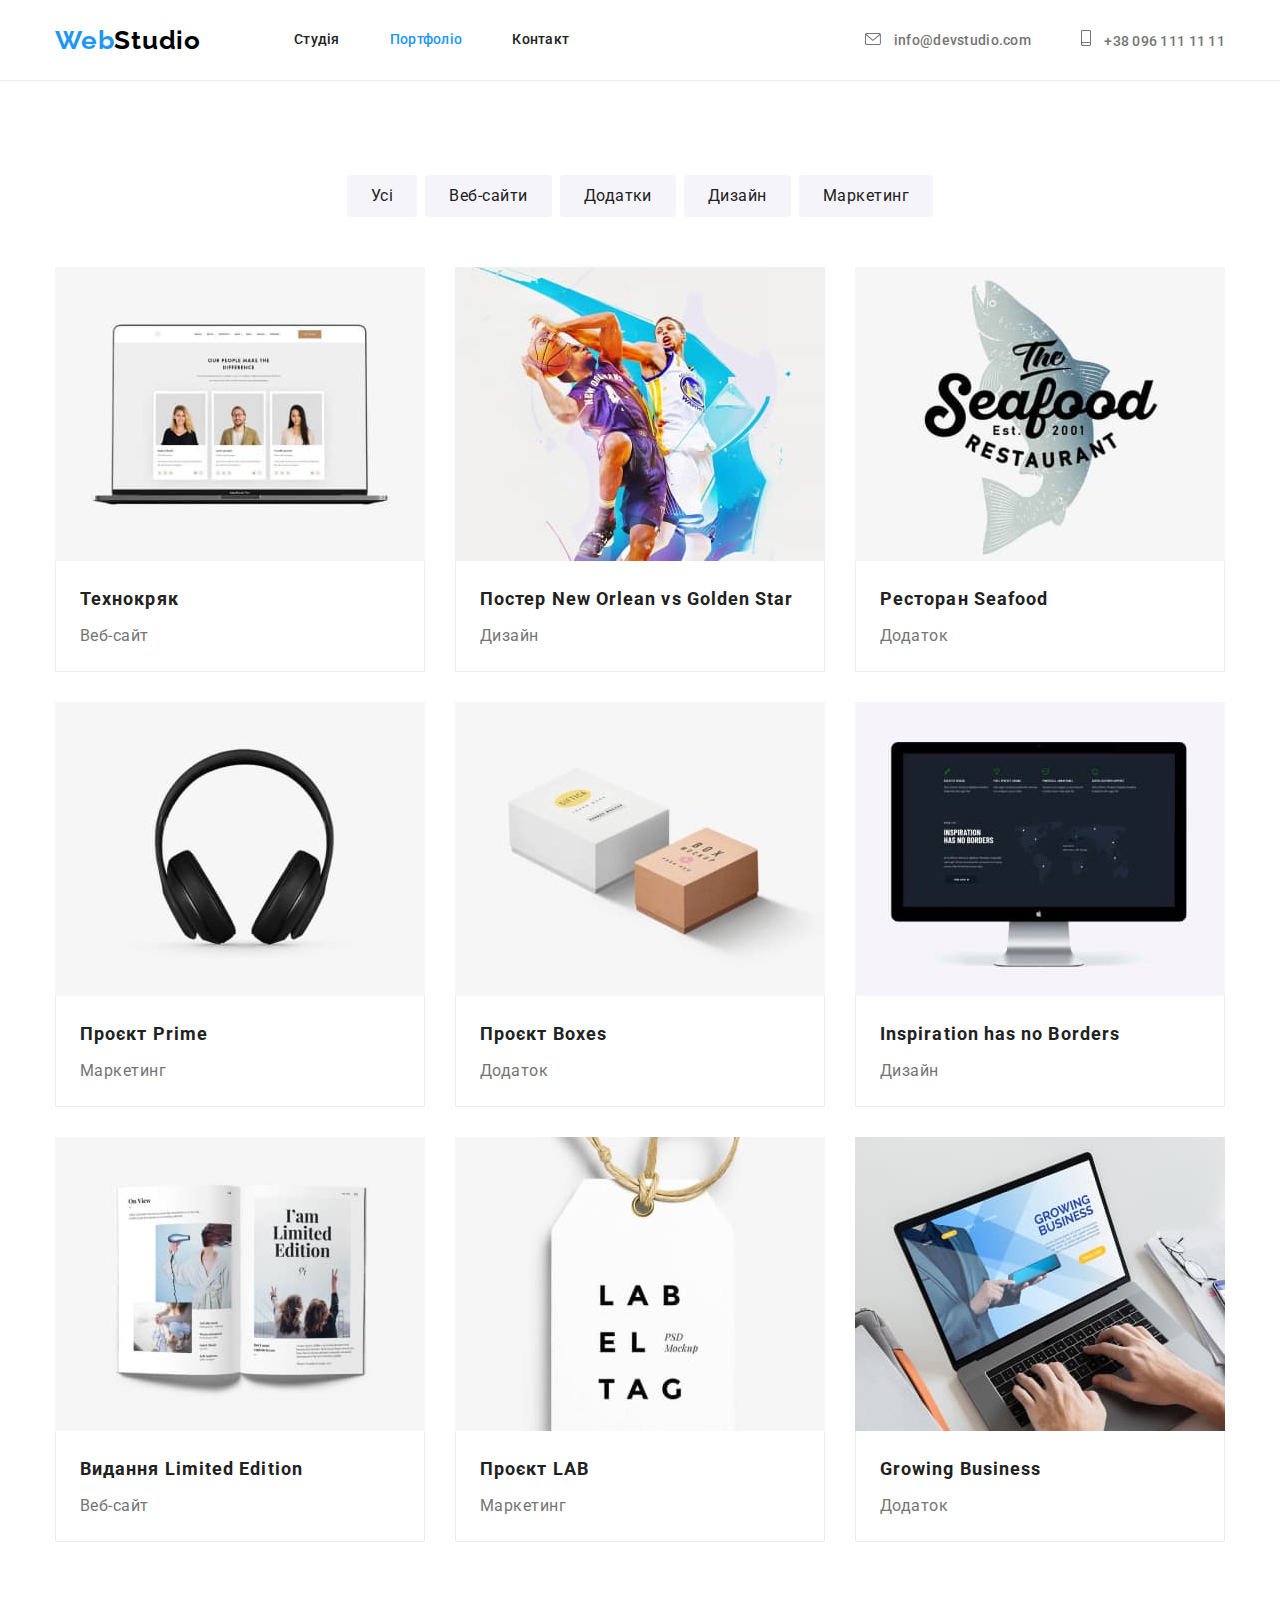
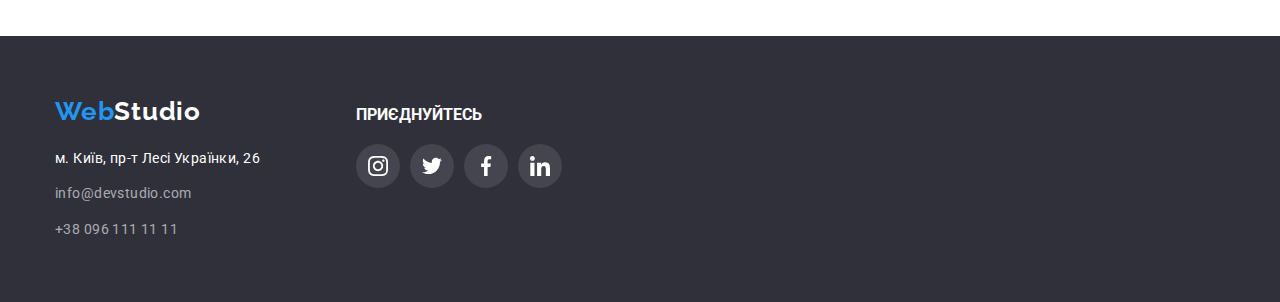
==== portfolio.html @ b42cfc74 "created new repository" ====
<!DOCTYPE html>
<html lang="uk">
  <head>
    <meta charset="UTF-8">
    <meta http-equiv="X-UA-Compatible" content="IE=edge">
    <meta name="viewport" content="width=device-width, initial-scale=1.0">
    <title>Document</title>
    <link rel="stylesheet" href="https://cdnjs.cloudflare.com/ajax/libs/modern-normalize/1.1.0/modern-normalize.min.css">
    <link href="https://fonts.googleapis.com/css2?family=Raleway:wght@700&family=Roboto:wght@400;500;700;900&display=swap" rel="stylesheet">
    <link rel="stylesheet" href="./css/styles.css">
</head>
  <body>
    <header class="header">
      <div class="container header-page">
        <nav class="navigation">
          <a class="logo header-logo" href="">Web<span class="logo-span">Studio</span></a>
          <ul class="nav-list list">
            <li class="head-item"><a class="nav-list-item link" href="./index.html">Студія</a></li>
            <li class="head-item"><a class="nav-list-item link current" href="">Портфоліо</a></li>
            <li><a class="nav-list-item link" href="">Контакт</a></li>
          </ul>
        </nav>

    <!--Contacts-->
    <ul class="list contact-list">
      <li class="head-item">
        <a class="contact-mail link" href="mailto:info@devstudio.com">
          <svg class="contact-list-icon envelope" width="16" height="12">
            <use href="./images/svg/sprite.svg#icon-envelope"></use>
          </svg>
          info@devstudio.com</a>
      </li>
      <li>
        <a class="contact-number link" href="tel:+380961111111">
          <svg class="contact-list-icon smartphone" width="10" height="16">
            <use href="./images/svg/sprite.svg#icon-smartphone"></use>
          </svg>
          +38 096 111 11 11</a>
      </li>
    </ul>
      </div>
    </header>

    <main>
    <section class="section">
      <div class="container">
        <h1 class="visually-hidden">Portfolio</h1>
        <h2 class="visually-hidden"> Portfolio filter</h2>

      <ul class="list list-flex filter-list">
        <li class="filter-list-item">
          <button class="btn-filter"type="button">Усі</button>
        </li>
        <li class="filter-list-item">
          <button class="btn-filter"type="button">Веб-сайти</button>
        </li>
        <li class="filter-list-item">
          <button class="btn-filter"type="button">Додатки</button>
        </li>
        <li class="filter-list-item">
          <button class="btn-filter"type="button">Дизайн</button>
        </li>
        <li class="filter-list-item">
          <button class="btn-filter"type="button"                                                                                                                                                                                                                                                                                           >Маркетинг</button>
        </li>
      </ul>

      <h2 class="visually-hidden">Potrfolio menu</h2>

        <ul class="list list-flex portfolio-list">
          <li class="portfolio-list-item">
            <a class="link" href="">
              <img src="./images/Technokriak.jpg" width="370" alt="Технокряк">
              <div class="portfolio-desc">
                <h3 class="desc-title">Технокряк</h3>
                <p class="desc-title-text">Веб-сайт</p>
              </div>
            </a>
          </li>
          <li class="portfolio-list-item">
            <a class="link" href="">
              <img src="./images/Poster.jpg" width="370" alt="Постер  New Orlean vs Golden Star">
              <div class="portfolio-desc">
                <h3 class="desc-title">Постер New Orlean vs Golden Star</h3>
                <p class="desc-title-text">Дизайн</p>
              </div>
            </a>
          </li>
          <li class="portfolio-list-item">
            <a class="link" href="">
              <img src="./images/Restaurant.jpg" width="370" alt="Ресторан Seafood">
              <div class="portfolio-desc">
                <h3 class="desc-title">Ресторан Seafood</h3>
                <p class="desc-title-text">Додаток</p>
              </div>
            </a>
          </li>
          <li class="portfolio-list-item">
            <a class="link" href="">
              <img src="./images/Project-prime.jpg" width="370" alt="Проєкт Prime">
              <div class="portfolio-desc">
                <h3 class="desc-title">Проєкт Prime</h3>
                <p class="desc-title-text">Маркетинг</p>
              </div>
            </a>
          </li>
          <li class="portfolio-list-item">
            <a class="link" href="">
              <img src="./images/Project-boxes.jpg" width="370" alt="Проєкт Boxes">
              <div class="portfolio-desc">
                <h3 class="desc-title">Проєкт Boxes</h3>
                <p class="desc-title-text">Додаток</p>
              </div>
            </a>
          </li>
          <li class="portfolio-list-item">
            <a class="link" href="">
              <img src="./images/Inspiration.jpg" width="370" alt="Inspiration has no Borders">
              <div class="portfolio-desc">
                <h3 class="desc-title">Inspiration has no Borders</h3>
                <p class="desc-title-text">Дизайн</p>
              </div>
            </a>
          </li>
          <li class="portfolio-list-item">
            <a class="link" href="">
              <img src="./images/Limited-edition.jpg" width="370" alt="Видання Limited Edition">
              <div class="portfolio-desc">
                <h3 class="desc-title">Видання Limited Edition</h3>
                <p class="desc-title-text">Веб-сайт</p>
              </div>
            </a>
          </li>
          <li class="portfolio-list-item">
            <a class="link" href="">
              <img src="./images/Project-LAB.jpg" width="370" alt="Проєкт LAB">
              <div class="portfolio-desc">
                <h3 class="desc-title">Проєкт LAB</h3>
                <p class="desc-title-text">Маркетинг</p>
              </div>
            </a>
          </li>
          <li class="portfolio-list-item">
            <a class="link" href="">
              <img src="./images/Growing-business.jpg" width="370" alt="Growing Business">
              <div class="portfolio-desc">
                <h3 class="desc-title">Growing Business</h3>
                <p class="desc-title-text">Додаток</p>
              </div>
            </a>
          </li>
        </ul>
      </div>
    </section>
    </main>

    <footer class="footer">
      <div class="container footer-container">
        <div class="footer-contact">
          <a class="logo logo-footer" href="">Web<span class="logo-span">Studio</span></a>
           <address class="contact-box">
            <ul class="list">
              <li class="footer-list-item">
                <a class="address link" href="https://goo.gl/maps/rPGG4V1VkysSoRD67" target="_blank" rel="noopener noreferrer">м. Київ, пр-т Лесі Українки, 26</a>
              </li>
              <li class="footer-list-item">
                <a class="footer-mail link" href="mailto:info@devstudio.com">info@devstudio.com</a>
              </li>
              <li>
                <a class="footer-number link" href="tel:+380961111111">+38 096 111 11 11</a>
              </li>
            </ul>
          </address>
        </div>
          <div class="join">
            <h3 class="desc-title-footer">ПРИЄДНУЙТЕСЬ</h3>
          <ul class="social-list-footer list">
            <li class="social-list-item-footer">
              <a class="social-list-link-footer" href="">
                <svg class="social-list-icon-footer" width="20" height="20">
                  <use href="./images/svg/sprite.svg#icon-instagram"></use>
                </svg>
              </a>
            </li>
            <li class="social-list-item-footer">
              <a class="social-list-link-footer" href="">
                <svg class="social-list-icon-footer" width="20" height="20">
                  <use href="./images/svg/sprite.svg#icon-twitter"></use>
                </svg>
              </a>
            </li>
            <li class="social-list-item-footer">
              <a class="social-list-link-footer" href="">
                <svg class="social-list-icon-footer" width="20" height="20">
                  <use href="./images/svg/sprite.svg#icon-facebook"></use>
                </svg>
              </a>
            </li>
            <li class="social-list-item-footer">
              <a class="social-list-link-footer" href="">
                <svg class="social-list-icon-footer" width="20" height="20">
                  <use href="./images/svg/sprite.svg#icon-linkedin"></use>
                </svg>
              </a>
            </li>
          </ul>
          </div>
      </div>
    </footer>
  </body>
</html>
---- css/styles.css ----
.list {
    list-style: none;
}
.link {
    text-decoration: none;
}
.logo {
    text-decoration: none;
}

h1, h2, h3, h4, p {
    margin-top: 0;
    margin-bottom: 0;
}

ul {
    margin-top: 0;
    margin-bottom: 0;
    padding-left: 0;
}

img {
    display: block;
}

:root {
    --primary-text-color: #212121;
    --secondary-text-color: #757575;
    --dark-theme-text-color: #FFFFFF;
    --accent-color:#2196F3;
}
body {
    background-color: var(--dark-theme-text-color);
    font-family: "Roboto", sans-serif;
    color: var(--primary-text-color);
    font-weight: 500;
    font-size: 14px;
}

.container {
    width: 1200px;
    padding-left: 15px;
    padding-right: 15px;
    margin: 0 auto;
}

/* Header start */

.logo {
    font-family: 'Raleway';
    font-weight: 700;
    font-size: 26px;
    line-height: 1.19;
    color: #2196F3;
    letter-spacing: 0.03em;

}

.header-logo{
    margin-right: 93px;
}

.header .navigation .logo-span {
    font-family: 'Raleway';
    font-weight: 700;
    font-size: 26px;
    line-height: 1.19;
    color: #000000;
    letter-spacing: 0.03em;
}

.header {
    border-bottom: 1px solid #ECECEC;
}

.nav-list,
.navigation,    
.contact-list,
.header-page {
    display: flex;
    align-items: center;
}

.head-item {
    margin-right: 50px;
}

.nav-list-item {
    color: var(--primary-text-color);
    line-height: 1.14;
    letter-spacing: 0.02em;

    display: block;
    padding-top: 32px;
    padding-bottom: 32px;
}

.contact-list {
    margin-left: auto;
}


.nav-list-item:hover,
.nav-list-item:focus,
.contact-mail:hover,
.contact-mail:focus,
.contact-number:hover,
.contact-number:focus {
    color: var(--accent-color);
}

.current {
    color: var(--accent-color);
}

.contact-mail, .contact-number {
    color: var(--secondary-text-color);
    line-height: 1.14;
    letter-spacing: 0.02em;
}

.contact-list-icon {
    margin-right: 10px;
    fill: currentColor;
}


/* Header end */

/* Studio main start */

.visually-hidden {
    position: absolute;
    white-space: nowrap;
    width: 1px;
    height: 1px;
    overflow: hidden;
    border: 0;
    padding: 0;
    clip: rect(0 0 0 0);
    clip-path: inset(50%);
    margin: -1px;
}

.title {
    background-image: linear-gradient(rgba(47, 48, 58, 0.4), rgba(47, 48, 58, 0.4)), url("../images/bg.main.jpg");
    background-repeat: no-repeat;
    max-width: 1600px;
    margin: 0px auto;
    padding-top: 200px;
    padding-bottom: 200px;
    justify-content: center;
    background-color: #2F303A;
}


.main-title {
    color: var(--dark-theme-text-color);
    font-weight: 900;
    font-size: 44px;
    line-height: 1.36;
    text-align: center;
    letter-spacing: 0.06em;
    text-transform: uppercase;

    width: 700px;
    height: 120px;
    margin-bottom: 30px;
    margin-right: auto;
    margin-left: auto;
}

.button {
    color: var(--dark-theme-text-color);
    background-color: var(--accent-color);
    font-family: inherit;
    font-weight: 700;
    font-size: 16px;
    line-height: 1.87;
    display: flex;
    align-items: center;
    text-align: center;
    letter-spacing: 0.06em;

    min-width: 200px;
    border: 1px solid var(--accent-color);
    border-radius: 4px;
    justify-content: center;
    margin-right: auto;
    margin-left: auto;
    padding: 10px 24px;
}

.section {
    padding-top: 94px;
    padding-bottom: 94px;
}

.section-req{
    padding-top: 94px;
}

.list-flex {
    display: flex;
}

.req-list-item:not(:last-child) {
    margin-right: 30px;
}

.req-list-item {
    width: 270px;

}

.req-icon-box {
    display: flex;
    margin-bottom: 30px;
    background-color: #F5F4FA;
    align-items: center;
    justify-content: center;
    width: 270px;
    height: 120px;
}

.req-list-icon {
    display: block;
}

.img-list-item:not(:last-child) {
    margin-right: 30px;
}

.list>.desc-title {
    color: var(--primary-text-color);
    font-weight: 700;
    line-height: 1.14;
    font-size: 14px;
    text-transform: uppercase;
    letter-spacing: 0.03em;
}

.desc-title {
    margin-bottom: 10px;
}

.description {
    color: var(--secondary-text-color);
    font-weight: 400;
    line-height: 1.71;
    letter-spacing: 0.03em;
}

.section-title {
    color: var(--primary-text-color);
    font-weight: 700;
    font-size: 36px;
    line-height: 1.16;
    text-align: center;
    letter-spacing: 0.03em;

    margin-bottom: 50px;
}

.hero {
    background: #F5F4FA;
}

.hero-desc{
    padding: 30px;

}

.hero-list-item {
    background: #FFFFFF;
    box-shadow: 0px 1px 3px rgba(0, 0, 0, 0.12), 0px 1px 1px rgba(0, 0, 0, 0.14), 0px 2px 1px rgba(0, 0, 0, 0.2);
}

.hero-list-item:not(:last-child) {
    margin-right: 30px;
}

.hero-list-name {
    color: var(--primary-text-color);
    font-size: 16px;
    font-weight: 500;
    line-height: 1.18;
    text-align: center;
    letter-spacing: 0.03em;

    margin-bottom: 10px;
}

.hero-list-title {
    color: var(--secondary-text-color);
    font-weight: 400;
    font-size: 16px;
    line-height: 1.18;
    text-align: center;
    letter-spacing: 0.03em;
    margin-bottom: 16px;
}

.social-list-link {
    display: flex;
    align-items: center;
    justify-content: center;
    width: 44px;
    height: 44px;
    background-color: none;
    border-radius: 50%;
}

.social-list-item:not(:last-child) {
    margin-right: 10px;
}

.social-list {
    display: flex;
    align-items: center;
}

.social-list-icon {
    fill: #AFB1B8;
}


.social-list-link:hover,
.social-list-link:focus {
    background-color: var(--accent-color);
    fill: var(--dark-theme-text-color);
}

.client-list {
    display: flex;
}

.client-list-item {
    display: flex;
    width: 170px;
    height: 92px;
    align-items: center;
    justify-content: center;
    background-color: none;
    border: 1px solid #AFB1B8;
    border-radius: 4px;
}

.client-list-link {
    display: flex;
}

.client-list-item:not(:last-child) {
    margin-right: 30px;
}

.client-list-icon {
    fill: #AFB1B8;
}


.client-list-link:hover{
    border-color: var(--accent-color);
    fill: var(--accent-color);
}

/* Studio main end */

/* Portfolio main start */

.btn-filter {
    background-color: #F5F4FA;
    color: var(--primary-text-color);
    font-size: 16px;
    line-height: 1.62;
    text-align: center;
    letter-spacing: 0.03em;

    min-width: 50px;
    border-radius: 4px;
    border-color: transparent;
    padding: 6px 22px;
}

.btn-filter:hover,
.btn-filter:focus {
    color: var(--dark-theme-text-color);
    background-color: var(--accent-color);
}

.portfolio-list{
    flex-wrap: wrap;
}

.portfolio-list-item {
    width:calc((100% - 60px) / 3);
    margin-right: 30px;
    margin-bottom: 30px;

}

.portfolio-list-item:hover {
    box-shadow: 0px 1px 1px rgba(0, 0, 0, 0.12), 0px 4px 4px rgba(0, 0, 0, 0.06), 1px 4px 6px rgba(0, 0, 0, 0.16);
}

.portfolio-list-item:nth-child(3n){
    margin-right: 0;
}

.portfolio-list-item:nth-last-child(-n+3){
    margin-bottom: 0;
}

.portfolio-desc{
    padding: 20px 24px;
    border-right: 1px solid #EEEEEE;
    border-left: 1px solid #EEEEEE;
    border-bottom: 1px solid #EEEEEE;
}

.portfolio-list-item .desc-title {
    color: var(--primary-text-color);
    font-weight: 700;
    font-size: 18px;
    line-height: 2;
    letter-spacing: 0.06em;

    margin-bottom: 4px;
}

.filter-list{
    justify-content: center;
    margin-bottom: 50px;
}

.filter-list-item:not(:last-child) {
    margin-right: 8px;
}

.filter-list-item:hover,
.filter-list-item:focus {
    box-shadow: 0px 3px 1px rgba(0, 0, 0, 0.1), 0px 1px 2px rgba(0, 0, 0, 0.08), 0px 2px 2px rgba(0, 0, 0, 0.12);
}

.desc-title-text {
    color: var(--secondary-text-color);
    font-weight: 400;
    font-size: 16px;
    line-height: 1.87;
    letter-spacing: 0.03em;
}



/* Portfolio main end */

/* Footer start */

.footer {
    background: #2F303A;
    padding-top: 60px;
    padding-bottom: 60px;
}


.footer .logo-span {
    font-family: 'Raleway';
    font-weight: 700;
    font-size: 26px;
    line-height: 1.19;
    letter-spacing: 0.03em;
    color: var(--dark-theme-text-color);
    
}

.contact-box{
    margin-top: 20px;
    width: 231px;
}

.footer-contact {
    display: block;
    justify-content: center;
    margin-right: 70px;
}

.address {
    font-style: normal;
    font-weight: 400;
    line-height: 1.71;
    color: #FFFFFF;
    letter-spacing: 0.03em;
}

.footer-mail, .footer-number {
    font-style: normal;
    font-weight: 400;
    line-height: 1.71;
    letter-spacing: 0.03em;
    color: rgba(255, 255, 255, 0.6);
}

.footer-list-item{
    margin-bottom: 12px;
}

.footer-mail:hover,
.footer-mail:focus,
.footer-number:hover,
.footer-number:focus {
    color: var(--accent-color);
}

.footer-container {
    display: flex;
    align-items: baseline;
}

.join {
display: block;
justify-content: center;
}

.social-list-link-footer {
    display: flex;
    align-items: center;
    justify-content: center;
    width: 44px;
    height: 44px;
    border-radius: 50%;
    background-color: rgba(255, 255, 255, 0.1);
}

.social-list-item-footer:not(:last-child) {
    margin-right: 10px;
}

.social-list-footer {
    display: flex;

}

.social-list-icon-footer {
    fill: var(--dark-theme-text-color);
}

.social-list-link-footer:hover,
.social-list-link-footer:focus {
    background-color: var(--accent-color);
}

.desc-title-footer {
    color: #FFFFFF;
    margin-bottom: 20px;
}

/* Footer end */
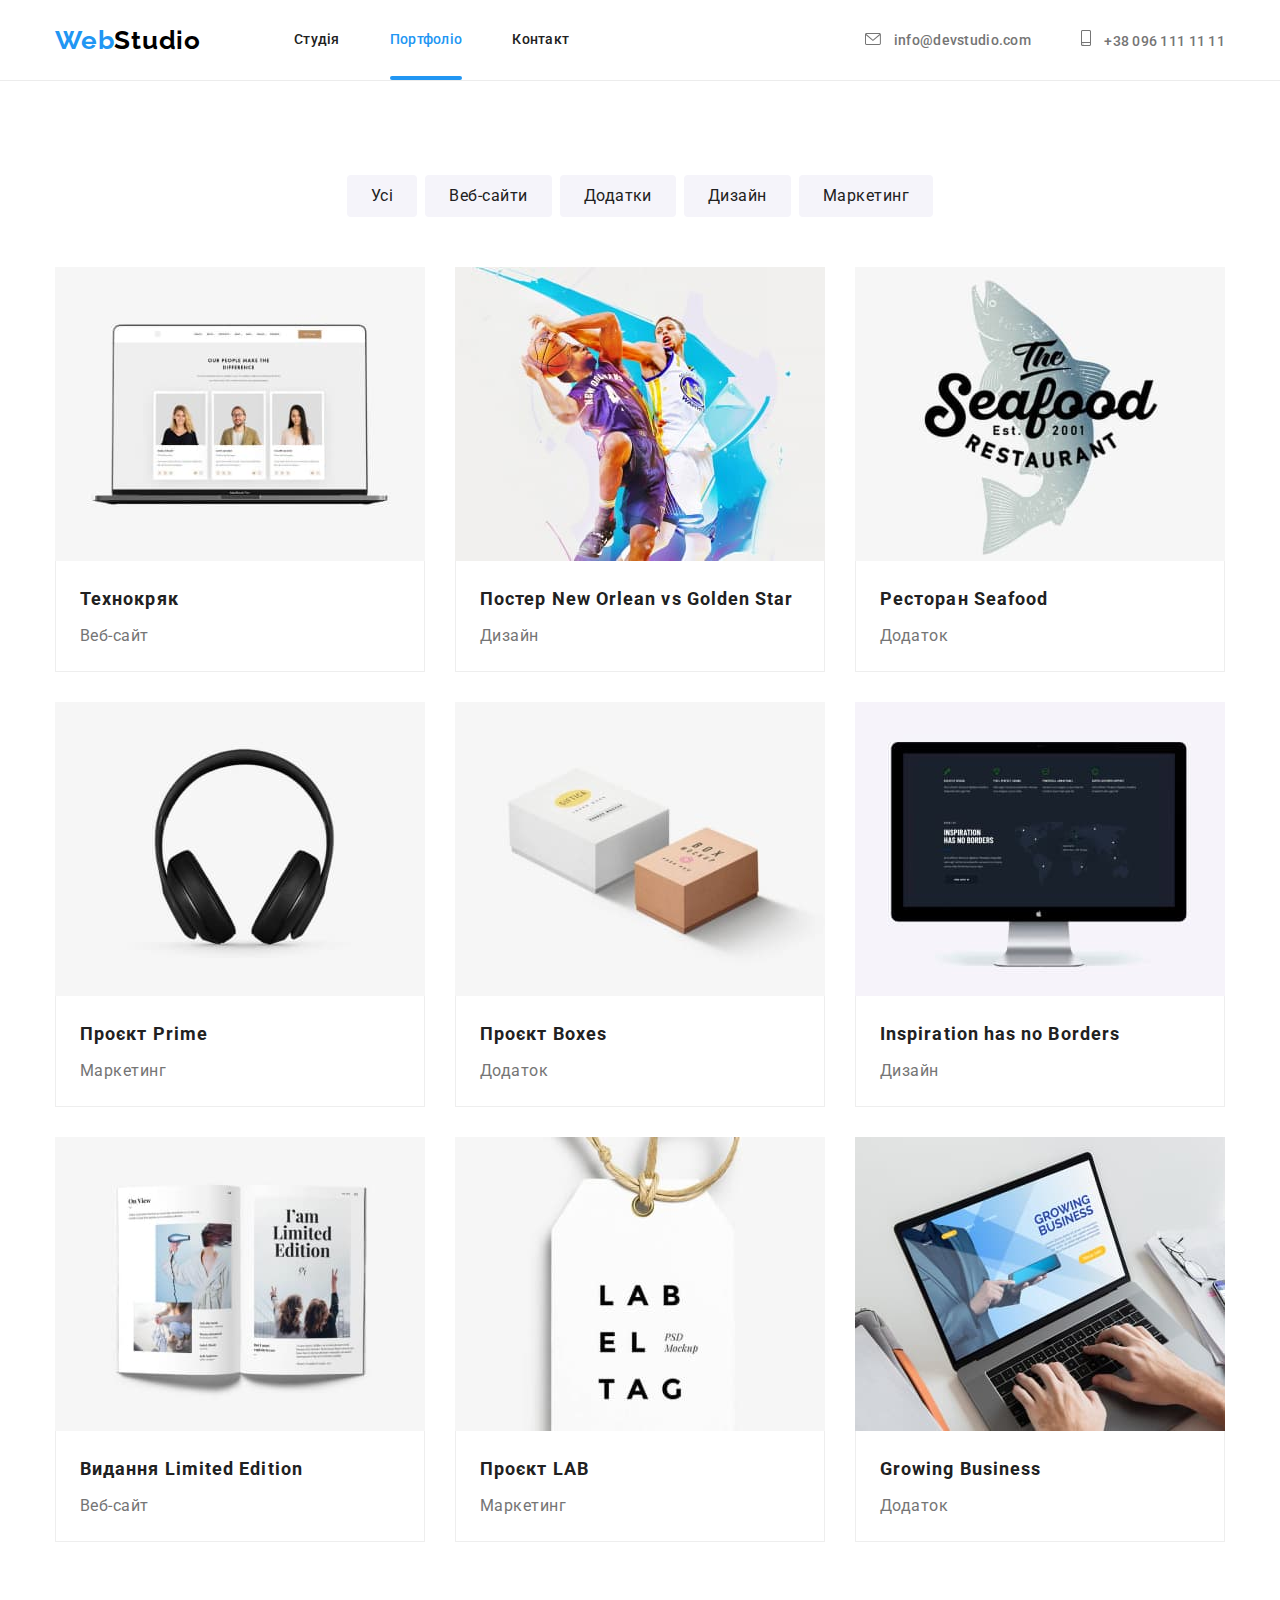
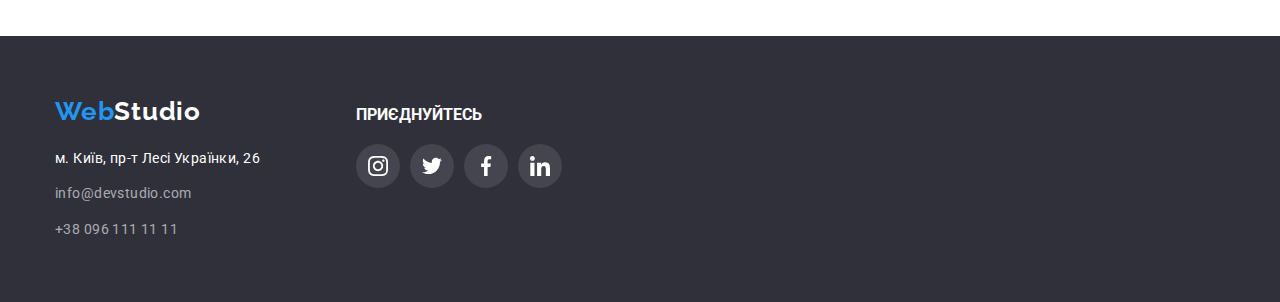
==== commit 47bfb730: "transition effects" ====
--- a/portfolio.html
+++ b/portfolio.html
@@ -70,7 +70,12 @@
         <ul class="list list-flex portfolio-list">
           <li class="portfolio-list-item">
             <a class="link" href="">
-              <img src="./images/Technokriak.jpg" width="370" alt="Технокряк">
+              <div class="portfolio-image">
+                <img src="./images/Technokriak.jpg" width="370" alt="Технокряк">
+                <div class="portfolio-overlay">
+                  <p>Ресурс пропонує комплексні пропозиції з різним рівнем функціоналу та сервісів. Все це дозволить відвідувачу отримати вичерпні відомості про компанію чи приватну особу.</p>
+                </div>
+              </div>
               <div class="portfolio-desc">
                 <h3 class="desc-title">Технокряк</h3>
                 <p class="desc-title-text">Веб-сайт</p>
--- a/css/styles.css
+++ b/css/styles.css
@@ -110,8 +110,25 @@
 }
 
 .current {
+    position: relative;
+    display: block;
     color: var(--accent-color);
 }
+
+.current::after {
+    content: "";
+    display: block;
+    width: 100%;
+    height: 4px;
+    border-radius: 2px;
+    background-color: var(--accent-color);
+    position: absolute;
+    left: 0;
+    bottom: 0;
+    opacity: 1;
+    transition: opacity 250ms cubic-bezier(0.4, 0, 0.2, 1);
+}
+
 
 .contact-mail, .contact-number {
     color: var(--secondary-text-color);
@@ -231,18 +248,43 @@
     margin-right: 30px;
 }
 
-.list>.desc-title {
-    color: var(--primary-text-color);
+.img-list-item {
+    position: relative;
+}
+
+.app-title {
+    position: absolute;
+    display: block;
+    width: 100%;
+    height: 70px;
+    left: 0;
+    bottom: 0;
+    background-color: rgba(47, 48, 58, 0.8);
+    color: var(--dark-theme-text-color);
     font-weight: 700;
     line-height: 1.14;
     font-size: 14px;
     text-transform: uppercase;
     letter-spacing: 0.03em;
+    text-align: center;
+    padding-top: 27px;
+}
+
+
+.list>.desc-title {
+    color: var(--primary-text-color);
+    font-weight: 700;
+    line-height: 1.14;
+    font-size: 14px;
+    text-transform: uppercase;
+    letter-spacing: 0.03em;
 }
 
 .desc-title {
     margin-bottom: 10px;
 }
+
+
 
 .description {
     color: var(--secondary-text-color);
@@ -325,8 +367,8 @@
 }
 
 
-.social-list-link:hover,
-.social-list-link:focus {
+.social-list-link:hover .social-list-icon,
+.social-list-link:focus .social-list-icon {
     background-color: var(--accent-color);
     fill: var(--dark-theme-text-color);
 }
@@ -359,7 +401,7 @@
 }
 
 
-.client-list-link:hover{
+.client-list-link:hover .client-list-icon{
     border-color: var(--accent-color);
     fill: var(--accent-color);
 }
@@ -411,6 +453,36 @@
     margin-bottom: 0;
 }
 
+.portfolio-image {
+    position: relative;
+}
+
+.portfolio-overlay {
+    position: absolute;
+    bottom: 0;
+    left: 0;
+    width: 100%;
+    height: 100%;
+    background-color: rgba(33, 150, 243, 0.9);
+    color: var(--dark-theme-text-color);
+    font-weight: 400;
+    font-size: 18px;
+    line-height: 1.5;
+    letter-spacing: 0.03em;
+    padding: 63px 24px;
+
+
+    transform: translateY(100%);
+    transition: transform 250ms cubic-bezier(0.4, 0, 0.2, 1);
+    opacity: 0;
+}
+
+.portfolio-list-item:hover .portfolio-overlay {
+    transform: translateY(0);
+    opacity: 1;
+}
+
+
 .portfolio-desc{
     padding: 20px 24px;
     border-right: 1px solid #EEEEEE;
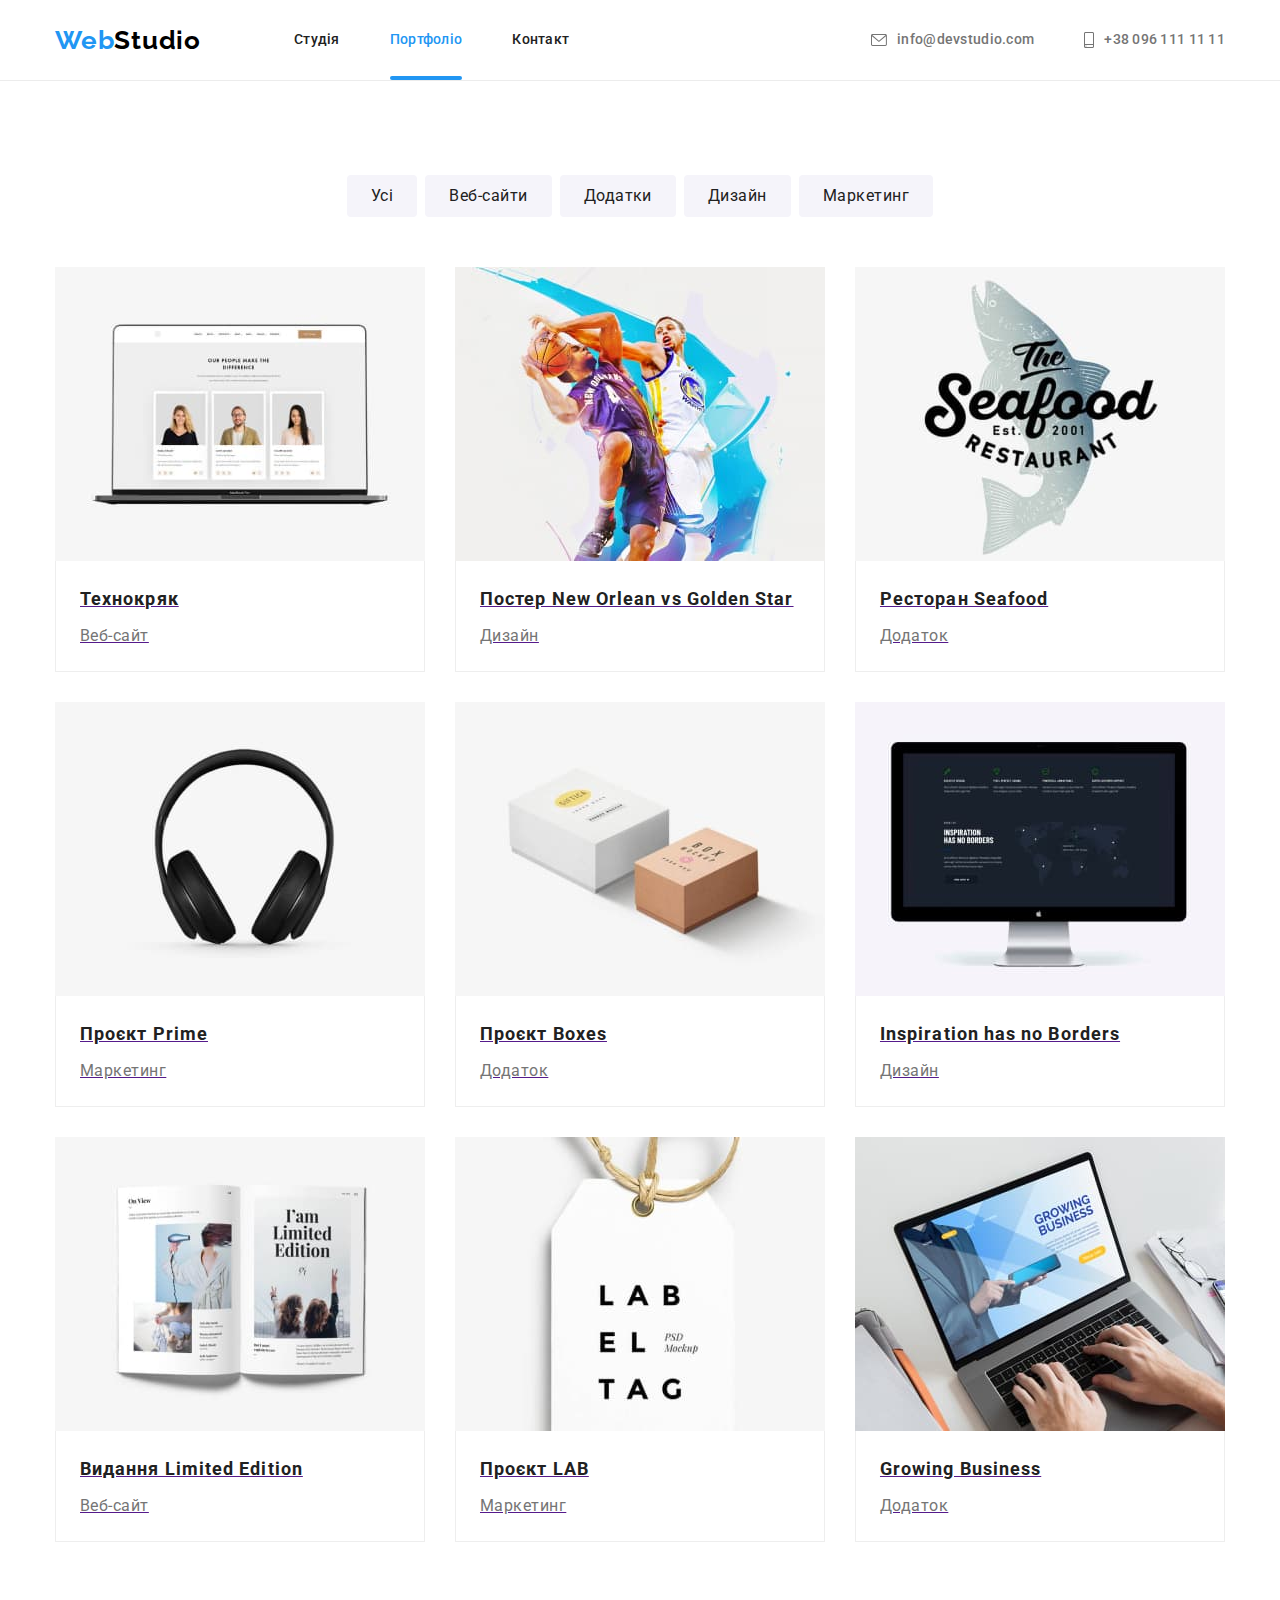
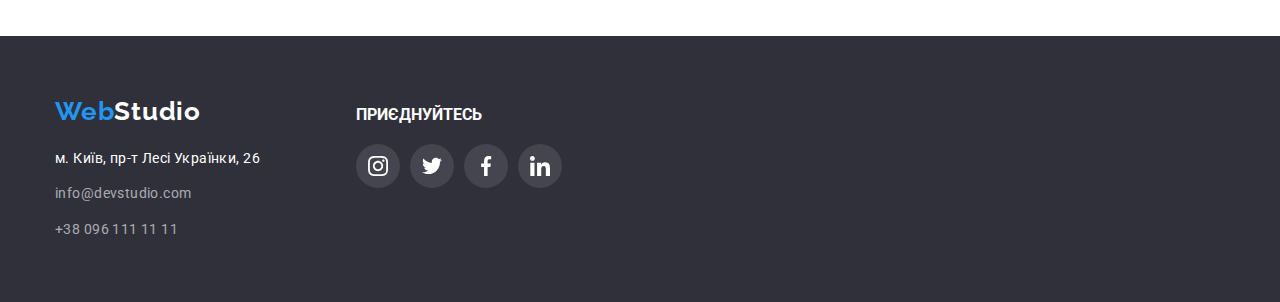
==== commit 2b242b9a: "correction due to previous topic" ====
--- a/portfolio.html
+++ b/portfolio.html
@@ -69,7 +69,7 @@
 
         <ul class="list list-flex portfolio-list">
           <li class="portfolio-list-item">
-            <a class="link" href="">
+            <a class="portfolio-list-link" href="">
               <div class="portfolio-image">
                 <img src="./images/Technokriak.jpg" width="370" alt="Технокряк">
                 <div class="portfolio-overlay">
@@ -83,7 +83,7 @@
             </a>
           </li>
           <li class="portfolio-list-item">
-            <a class="link" href="">
+            <a class="portfolio-list-link" href="">
               <img src="./images/Poster.jpg" width="370" alt="Постер  New Orlean vs Golden Star">
               <div class="portfolio-desc">
                 <h3 class="desc-title">Постер New Orlean vs Golden Star</h3>
@@ -92,7 +92,7 @@
             </a>
           </li>
           <li class="portfolio-list-item">
-            <a class="link" href="">
+            <a class="portfolio-list-link" href="">
               <img src="./images/Restaurant.jpg" width="370" alt="Ресторан Seafood">
               <div class="portfolio-desc">
                 <h3 class="desc-title">Ресторан Seafood</h3>
@@ -101,7 +101,7 @@
             </a>
           </li>
           <li class="portfolio-list-item">
-            <a class="link" href="">
+            <a class="portfolio-list-link" href="">
               <img src="./images/Project-prime.jpg" width="370" alt="Проєкт Prime">
               <div class="portfolio-desc">
                 <h3 class="desc-title">Проєкт Prime</h3>
@@ -110,7 +110,7 @@
             </a>
           </li>
           <li class="portfolio-list-item">
-            <a class="link" href="">
+            <a class="portfolio-list-link" href="">
               <img src="./images/Project-boxes.jpg" width="370" alt="Проєкт Boxes">
               <div class="portfolio-desc">
                 <h3 class="desc-title">Проєкт Boxes</h3>
@@ -119,7 +119,7 @@
             </a>
           </li>
           <li class="portfolio-list-item">
-            <a class="link" href="">
+            <a class="portfolio-list-link" href="">
               <img src="./images/Inspiration.jpg" width="370" alt="Inspiration has no Borders">
               <div class="portfolio-desc">
                 <h3 class="desc-title">Inspiration has no Borders</h3>
@@ -128,7 +128,7 @@
             </a>
           </li>
           <li class="portfolio-list-item">
-            <a class="link" href="">
+            <a class="portfolio-list-link" href="">
               <img src="./images/Limited-edition.jpg" width="370" alt="Видання Limited Edition">
               <div class="portfolio-desc">
                 <h3 class="desc-title">Видання Limited Edition</h3>
@@ -137,7 +137,7 @@
             </a>
           </li>
           <li class="portfolio-list-item">
-            <a class="link" href="">
+            <a class="portfolio-list-link" href="">
               <img src="./images/Project-LAB.jpg" width="370" alt="Проєкт LAB">
               <div class="portfolio-desc">
                 <h3 class="desc-title">Проєкт LAB</h3>
@@ -146,7 +146,7 @@
             </a>
           </li>
           <li class="portfolio-list-item">
-            <a class="link" href="">
+            <a class="portfolio-list-link" href="">
               <img src="./images/Growing-business.jpg" width="370" alt="Growing Business">
               <div class="portfolio-desc">
                 <h3 class="desc-title">Growing Business</h3>
--- a/css/styles.css
+++ b/css/styles.css
@@ -131,6 +131,8 @@
 
 
 .contact-mail, .contact-number {
+    display: flex;
+    align-items: center;
     color: var(--secondary-text-color);
     line-height: 1.14;
     letter-spacing: 0.02em;
@@ -208,6 +210,58 @@
     padding: 10px 24px;
 }
 
+.backdrop {
+    position: fixed;
+    top: 0;
+    left: 0;
+    width: 100%;
+    height: 100%;
+    background-color: rgba(0, 0, 0, 0.2);
+
+    opacity: 1;
+
+    transition: opacity 250ms cubic-bezier(0.4, 0, 0.2, 1);
+}
+
+.backdrop .is-hidden {
+    visibility: hidden;
+    opacity: 0;
+    pointer-events: none;
+}
+
+.button-close {
+    display: flex;
+    position: absolute;
+    top: 6px;
+    right: 6px;
+    align-items: center;
+    justify-content: center;
+    width: 30px;
+    height: 30px;
+    background-color: var(--dark-theme-text-color);
+    border-radius: 50%;
+    border: 1px solid rgba(0, 0, 0, 0.1);
+
+}
+
+.close {
+    fill: #000000;
+}
+
+.modal {
+    width: 528px;
+    height: 521px;
+    background-color: var(--dark-theme-text-color);
+    position: absolute;
+    top: 50%;
+    left: 50%;
+    transform: translate(-50%, -50%);
+}
+
+.backdrop .is-hidden .modal {
+    transform: translate(-50%, -50%) scale(0.9);
+}
+
 .section {
     padding-top: 94px;
     padding-bottom: 94px;
@@ -366,10 +420,13 @@
     fill: #AFB1B8;
 }
 
+.social-list-link:hover,
+.social-list-link:focus {
+    background-color: var(--accent-color);
+}
 
 .social-list-link:hover .social-list-icon,
 .social-list-link:focus .social-list-icon {
-    background-color: var(--accent-color);
     fill: var(--dark-theme-text-color);
 }
 
@@ -400,9 +457,13 @@
     fill: #AFB1B8;
 }
 
-
-.client-list-link:hover .client-list-icon{
+.client-list-link:hover,
+.client-list-link:focus {
     border-color: var(--accent-color);
+}
+
+.client-list-link:hover .client-list-icon,
+.client-list-link:focus .client-list-icon {
     fill: var(--accent-color);
 }
 
@@ -441,7 +502,12 @@
 
 }
 
-.portfolio-list-item:hover {
+.portfolio-list-link {
+    display: block;
+}
+
+.portfolio-list-link:hover,
+.portfolio-list-link:focus {
     box-shadow: 0px 1px 1px rgba(0, 0, 0, 0.12), 0px 4px 4px rgba(0, 0, 0, 0.06), 1px 4px 6px rgba(0, 0, 0, 0.16);
 }
 
@@ -479,6 +545,7 @@
 
 .portfolio-list-item:hover .portfolio-overlay {
     transform: translateY(0);
+    transition: transform 250ms cubic-bezier(0.4, 0, 0.2, 1);
     opacity: 1;
 }
 
@@ -509,8 +576,8 @@
     margin-right: 8px;
 }
 
-.filter-list-item:hover,
-.filter-list-item:focus {
+.btn-filter:hover,
+.btn-filter:focus {
     box-shadow: 0px 3px 1px rgba(0, 0, 0, 0.1), 0px 1px 2px rgba(0, 0, 0, 0.08), 0px 2px 2px rgba(0, 0, 0, 0.12);
 }
 
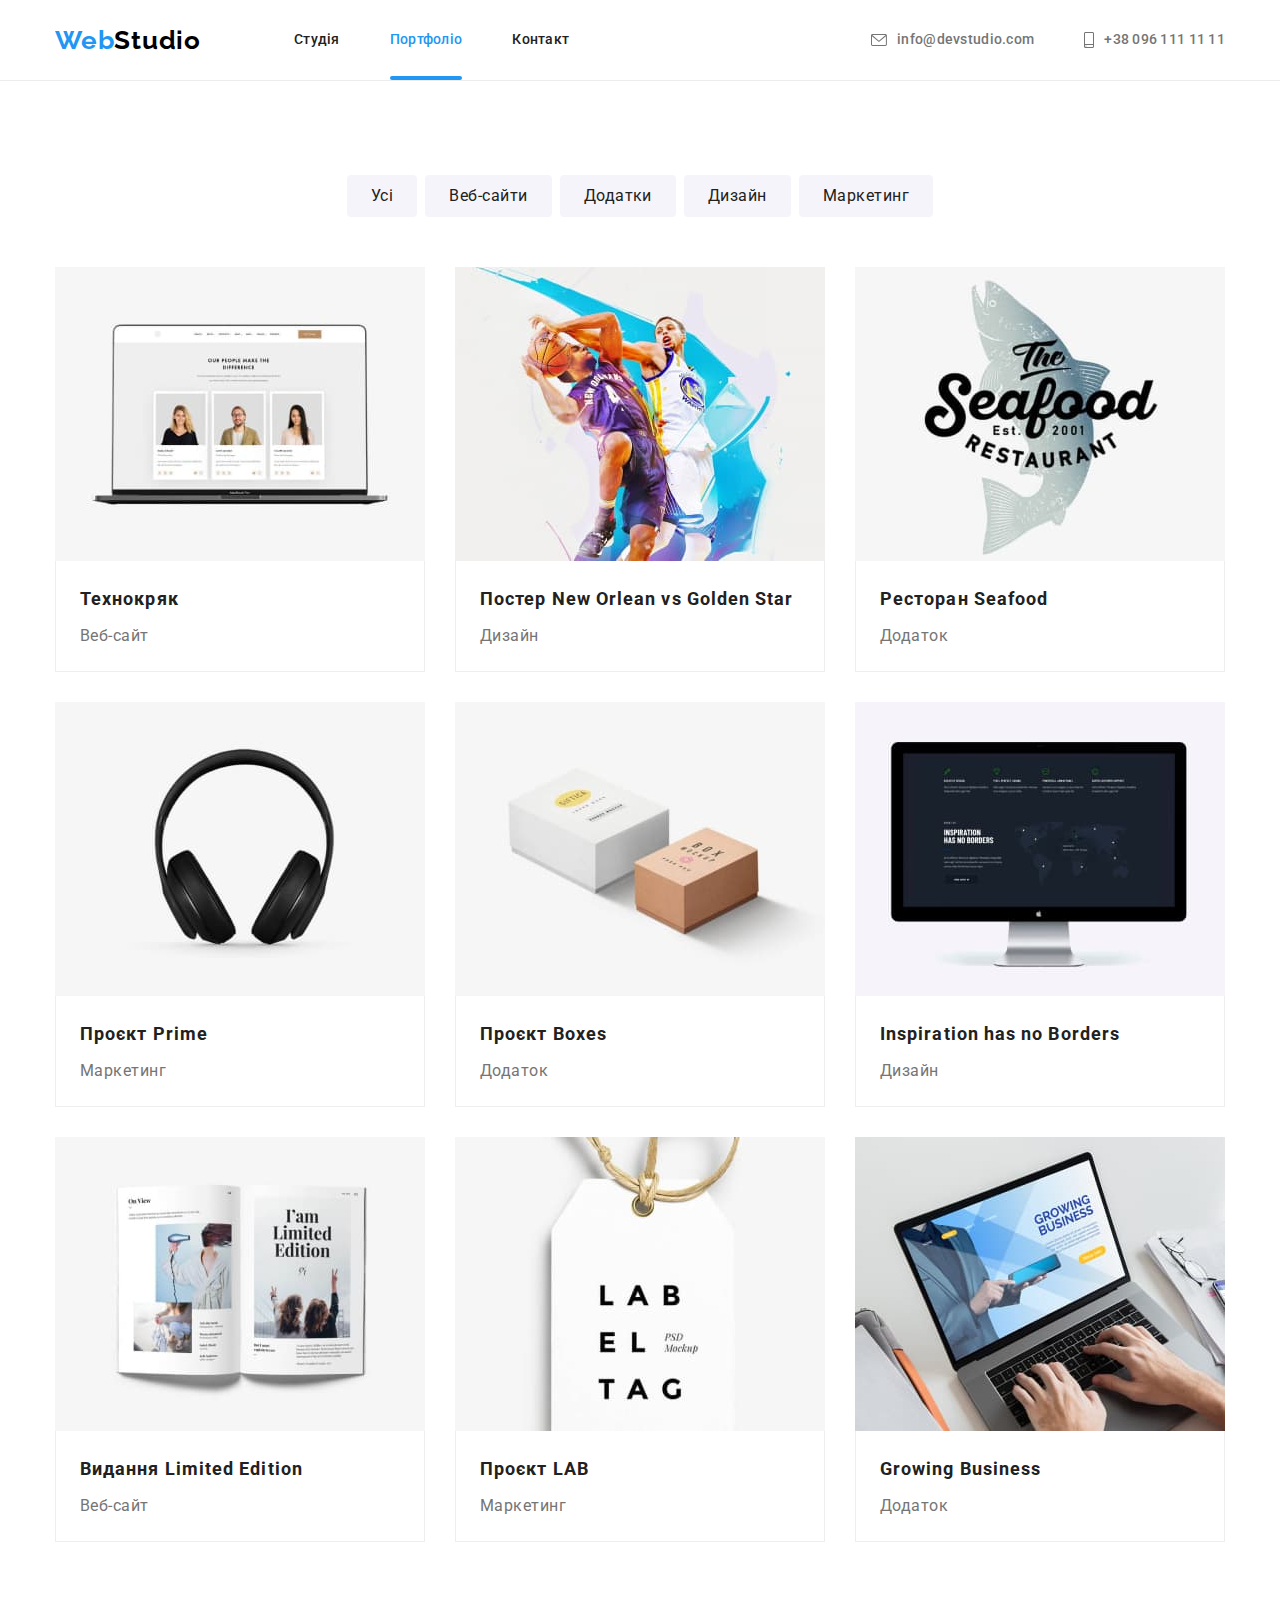
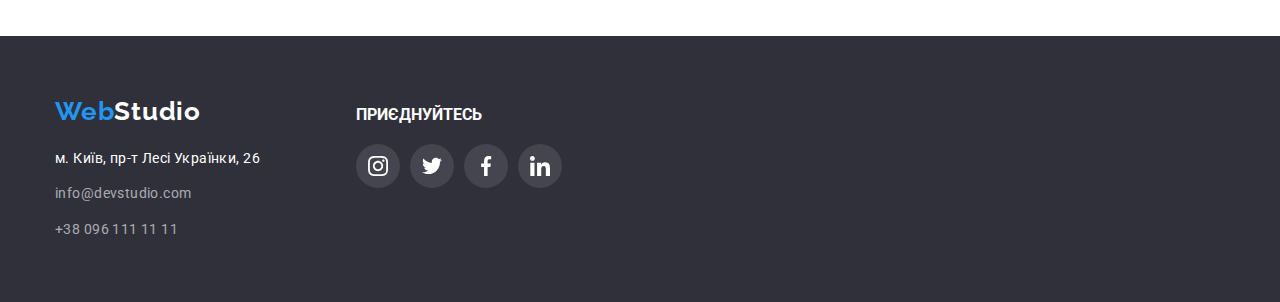
==== commit 862a9cfd: "HW completion" ====
--- a/portfolio.html
+++ b/portfolio.html
@@ -69,7 +69,7 @@
 
         <ul class="list list-flex portfolio-list">
           <li class="portfolio-list-item">
-            <a class="portfolio-list-link" href="">
+            <a class="portfolio-list-link link" href="">
               <div class="portfolio-image">
                 <img src="./images/Technokriak.jpg" width="370" alt="Технокряк">
                 <div class="portfolio-overlay">
@@ -83,7 +83,7 @@
             </a>
           </li>
           <li class="portfolio-list-item">
-            <a class="portfolio-list-link" href="">
+            <a class="portfolio-list-link link" href="">
               <img src="./images/Poster.jpg" width="370" alt="Постер  New Orlean vs Golden Star">
               <div class="portfolio-desc">
                 <h3 class="desc-title">Постер New Orlean vs Golden Star</h3>
@@ -92,7 +92,7 @@
             </a>
           </li>
           <li class="portfolio-list-item">
-            <a class="portfolio-list-link" href="">
+            <a class="portfolio-list-link link" href="">
               <img src="./images/Restaurant.jpg" width="370" alt="Ресторан Seafood">
               <div class="portfolio-desc">
                 <h3 class="desc-title">Ресторан Seafood</h3>
@@ -101,7 +101,7 @@
             </a>
           </li>
           <li class="portfolio-list-item">
-            <a class="portfolio-list-link" href="">
+            <a class="portfolio-list-link link" href="">
               <img src="./images/Project-prime.jpg" width="370" alt="Проєкт Prime">
               <div class="portfolio-desc">
                 <h3 class="desc-title">Проєкт Prime</h3>
@@ -110,7 +110,7 @@
             </a>
           </li>
           <li class="portfolio-list-item">
-            <a class="portfolio-list-link" href="">
+            <a class="portfolio-list-link link" href="">
               <img src="./images/Project-boxes.jpg" width="370" alt="Проєкт Boxes">
               <div class="portfolio-desc">
                 <h3 class="desc-title">Проєкт Boxes</h3>
@@ -119,7 +119,7 @@
             </a>
           </li>
           <li class="portfolio-list-item">
-            <a class="portfolio-list-link" href="">
+            <a class="portfolio-list-link link" href="">
               <img src="./images/Inspiration.jpg" width="370" alt="Inspiration has no Borders">
               <div class="portfolio-desc">
                 <h3 class="desc-title">Inspiration has no Borders</h3>
@@ -128,7 +128,7 @@
             </a>
           </li>
           <li class="portfolio-list-item">
-            <a class="portfolio-list-link" href="">
+            <a class="portfolio-list-link link" href="">
               <img src="./images/Limited-edition.jpg" width="370" alt="Видання Limited Edition">
               <div class="portfolio-desc">
                 <h3 class="desc-title">Видання Limited Edition</h3>
@@ -137,7 +137,7 @@
             </a>
           </li>
           <li class="portfolio-list-item">
-            <a class="portfolio-list-link" href="">
+            <a class="portfolio-list-link link" href="">
               <img src="./images/Project-LAB.jpg" width="370" alt="Проєкт LAB">
               <div class="portfolio-desc">
                 <h3 class="desc-title">Проєкт LAB</h3>
@@ -146,7 +146,7 @@
             </a>
           </li>
           <li class="portfolio-list-item">
-            <a class="portfolio-list-link" href="">
+            <a class="portfolio-list-link link" href="">
               <img src="./images/Growing-business.jpg" width="370" alt="Growing Business">
               <div class="portfolio-desc">
                 <h3 class="desc-title">Growing Business</h3>
--- a/css/styles.css
+++ b/css/styles.css
@@ -1,6 +1,7 @@
 .list {
     list-style: none;
 }
+
 .link {
     text-decoration: none;
 }
@@ -93,6 +94,8 @@
     display: block;
     padding-top: 32px;
     padding-bottom: 32px;
+
+    transition: color 250ms cubic-bezier(0.4, 0, 0.2, 1);
 }
 
 .contact-list {
@@ -210,57 +213,6 @@
     padding: 10px 24px;
 }
 
-.backdrop {
-    position: fixed;
-    top: 0;
-    left: 0;
-    width: 100%;
-    height: 100%;
-    background-color: rgba(0, 0, 0, 0.2);
-
-    opacity: 1;
-
-    transition: opacity 250ms cubic-bezier(0.4, 0, 0.2, 1);
-}
-
-.backdrop .is-hidden {
-    visibility: hidden;
-    opacity: 0;
-    pointer-events: none;
-}
-
-.button-close {
-    display: flex;
-    position: absolute;
-    top: 6px;
-    right: 6px;
-    align-items: center;
-    justify-content: center;
-    width: 30px;
-    height: 30px;
-    background-color: var(--dark-theme-text-color);
-    border-radius: 50%;
-    border: 1px solid rgba(0, 0, 0, 0.1);
-
-}
-
-.close {
-    fill: #000000;
-}
-
-.modal {
-    width: 528px;
-    height: 521px;
-    background-color: var(--dark-theme-text-color);
-    position: absolute;
-    top: 50%;
-    left: 50%;
-    transform: translate(-50%, -50%);
-}
-
-.backdrop .is-hidden .modal {
-    transform: translate(-50%, -50%) scale(0.9);
-}
 
 .section {
     padding-top: 94px;
@@ -405,6 +357,8 @@
     height: 44px;
     background-color: none;
     border-radius: 50%;
+
+    transition: background-color 250ms cubic-bezier(0.4, 0, 0.2, 1);
 }
 
 .social-list-item:not(:last-child) {
@@ -418,6 +372,7 @@
 
 .social-list-icon {
     fill: #AFB1B8;
+    transition: fill 250ms cubic-bezier(0.4, 0, 0.2, 1);
 }
 
 .social-list-link:hover,
@@ -430,6 +385,7 @@
     fill: var(--dark-theme-text-color);
 }
 
+
 .client-list {
     display: flex;
 }
@@ -441,20 +397,18 @@
     align-items: center;
     justify-content: center;
     background-color: none;
+    border-radius: 4px;
+}
+
+.client-list-link {
+    display: flex;
+    width: 100%;
+    height: 100%;
+    justify-content: center;
+    align-items: center;
     border: 1px solid #AFB1B8;
-    border-radius: 4px;
-}
-
-.client-list-link {
-    display: flex;
-}
-
-.client-list-item:not(:last-child) {
-    margin-right: 30px;
-}
-
-.client-list-icon {
-    fill: #AFB1B8;
+
+    transition: border-color 250ms cubic-bezier(0.4, 0, 0.2, 1);
 }
 
 .client-list-link:hover,
@@ -462,10 +416,83 @@
     border-color: var(--accent-color);
 }
 
+.client-list-icon {
+    transition: fill 250ms cubic-bezier(0.4, 0, 0.2, 1);
+}
+
 .client-list-link:hover .client-list-icon,
 .client-list-link:focus .client-list-icon {
     fill: var(--accent-color);
 }
+
+.client-list-item:not(:last-child) {
+    margin-right: 30px;
+}
+
+.client-list-icon {
+    fill: #AFB1B8;
+}
+
+
+    /* backdrop & modal window */
+
+.backdrop {
+    position: fixed;
+    top: 0;
+    left: 0;
+    width: 100%;
+    height: 100%;
+    background-color: rgba(0, 0, 0, 0.2);
+
+    opacity: 1;
+
+    transition: opacity 250ms cubic-bezier(0.4, 0, 0.2, 1), visibility 250ms cubic-bezier(0.4, 0, 0.2, 1);
+}
+
+.backdrop.is-hidden {
+    visibility: hidden;
+    opacity: 0;
+    pointer-events: none;
+}
+
+
+.modal {
+    width: 528px;
+    height: 581px;
+    background-color: var(--dark-theme-text-color);
+    position: absolute;
+    top: 50%;
+    left: 50%;
+    transform: translate(-50%, -50%);
+
+    transition: transform 250ms cubic-bezier(0.4, 0, 0.2, 1);
+
+}
+
+.backdrop.is-hidden .modal {
+    transform: translate(-50%, -50%) scale(0.6);
+}
+
+.button-close {
+    display: flex;
+    align-items: center;
+    justify-content: center;
+    position: absolute;
+    top: 6px;
+    right: 6px;
+    width: 30px;
+    height: 30px;
+    background-color: var(--dark-theme-text-color);
+    border-radius: 50%;
+    border: 1px solid rgba(0, 0, 0, 0.1);
+    cursor: pointer;
+}
+
+.close {
+    fill: #000000;
+}
+
+    /* backdrop & modal window */
 
 /* Studio main end */
 
@@ -483,12 +510,15 @@
     border-radius: 4px;
     border-color: transparent;
     padding: 6px 22px;
+
+    transition: color 250ms cubic-bezier(0.4, 0, 0.2, 1), background-color 250ms cubic-bezier(0.4, 0, 0.2, 1), box-shadow 250ms cubic-bezier(0.4, 0, 0.2, 1);
 }
 
 .btn-filter:hover,
 .btn-filter:focus {
     color: var(--dark-theme-text-color);
     background-color: var(--accent-color);
+    box-shadow: 0px 3px 1px rgba(0, 0, 0, 0.1), 0px 1px 2px rgba(0, 0, 0, 0.08), 0px 2px 2px rgba(0, 0, 0, 0.12);
 }
 
 .portfolio-list{
@@ -504,6 +534,8 @@
 
 .portfolio-list-link {
     display: block;
+
+    transition: box-shadow 250ms cubic-bezier(0.4, 0, 0.2, 1);
 }
 
 .portfolio-list-link:hover,
@@ -576,10 +608,6 @@
     margin-right: 8px;
 }
 
-.btn-filter:hover,
-.btn-filter:focus {
-    box-shadow: 0px 3px 1px rgba(0, 0, 0, 0.1), 0px 1px 2px rgba(0, 0, 0, 0.08), 0px 2px 2px rgba(0, 0, 0, 0.12);
-}
 
 .desc-title-text {
     color: var(--secondary-text-color);
@@ -637,6 +665,8 @@
     line-height: 1.71;
     letter-spacing: 0.03em;
     color: rgba(255, 255, 255, 0.6);
+
+    transition: color 250ms cubic-bezier(0.4, 0, 0.2, 1);
 }
 
 .footer-list-item{
@@ -668,6 +698,8 @@
     height: 44px;
     border-radius: 50%;
     background-color: rgba(255, 255, 255, 0.1);
+
+    transition: background-color 250ms cubic-bezier(0.4, 0, 0.2, 1);
 }
 
 .social-list-item-footer:not(:last-child) {
